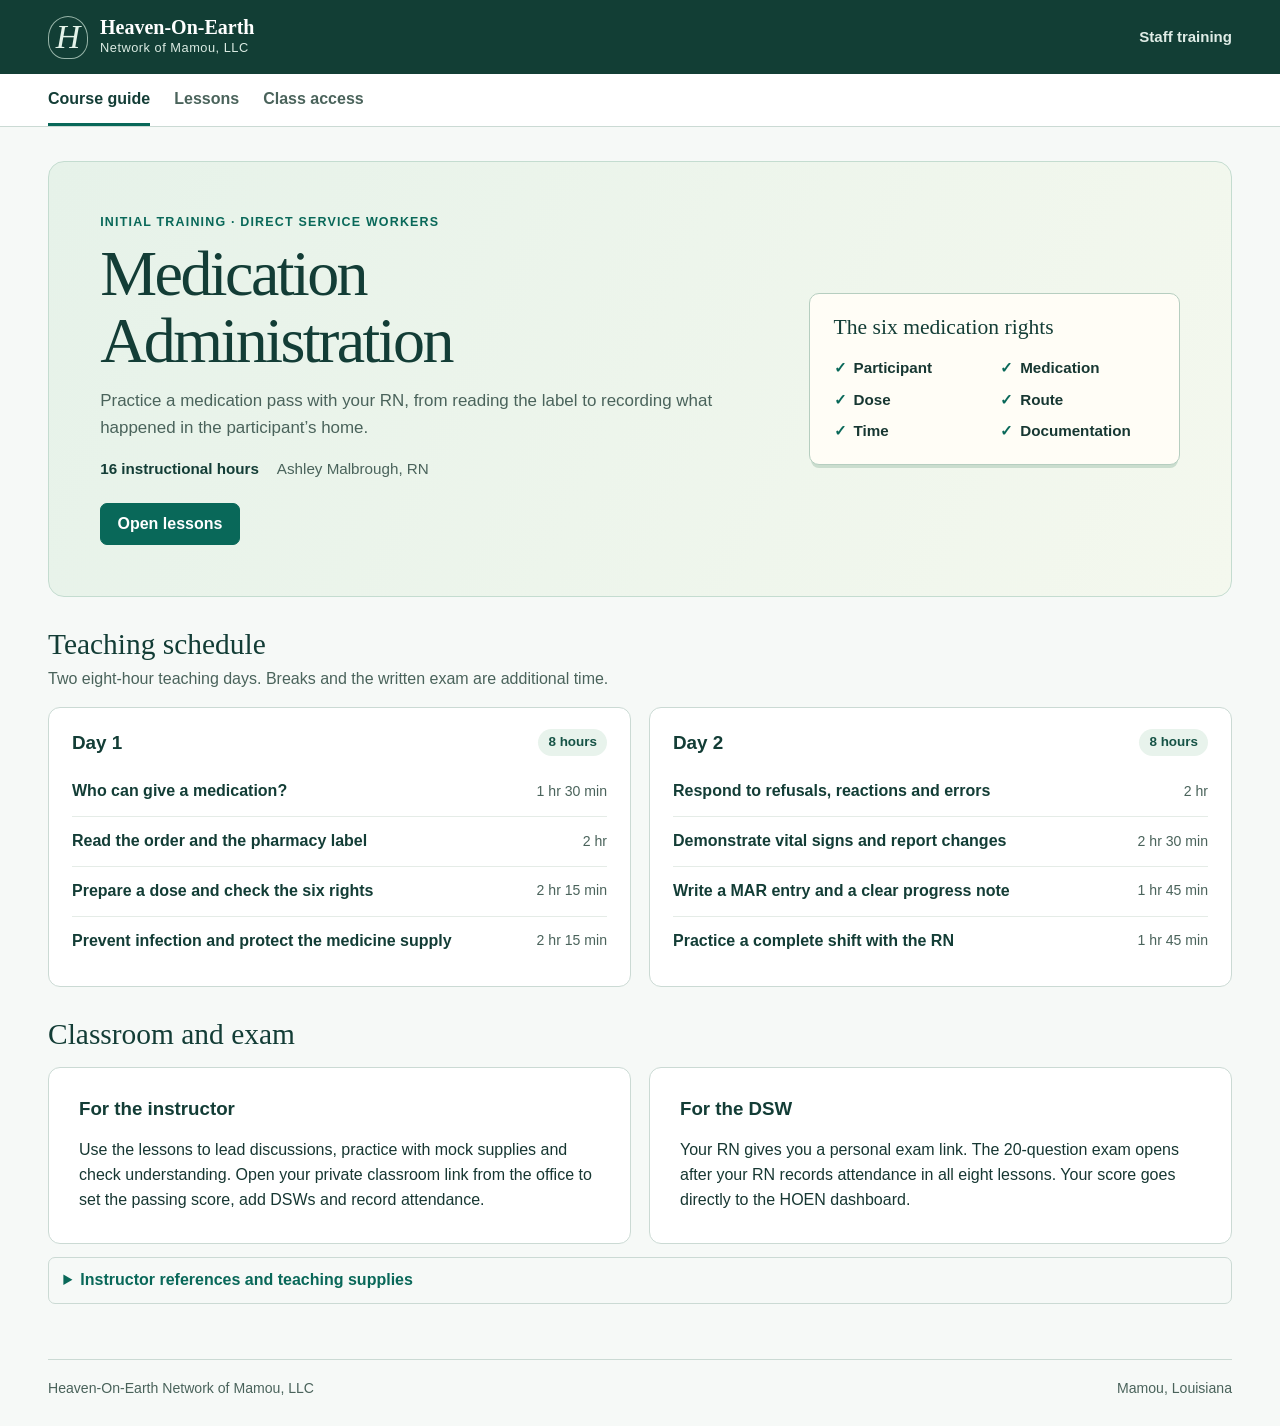
==== medication/index.html @ 282deb18 "Add RN-led medication administration training, graded exams and printable records" ====
<!doctype html>
<html lang="en"><head><meta charset="utf-8"><meta name="viewport" content="width=device-width,initial-scale=1"><meta name="referrer" content="no-referrer"><meta name="description" content="Heaven-On-Earth Network of Mamou initial medication administration training for direct service workers."><title>Medication Administration · HOEN Staff Training</title><link rel="stylesheet" href="course.css"></head>
<body><a href="#main" class="skip">Skip to course</a><header class="mast"><div class="frame mast-in"><a class="brand" href="./" aria-label="Heaven-On-Earth course home"><span class="brand-mark" aria-hidden="true">H</span><span>Heaven-On-Earth<span class="brand-sub">Network of Mamou, LLC</span></span></a><span class="mast-label">Staff training</span></div></header>
<div class="nav-bar"><nav class="frame nav" id="nav" aria-label="Course navigation"></nav></div>
<main class="frame" id="main" tabindex="-1"><p class="loading">Opening your course…</p></main><div class="frame" id="notice" role="status" aria-live="polite"></div><footer class="frame foot"><span>Heaven-On-Earth Network of Mamou, LLC</span><span>Mamou, Louisiana</span></footer>
<script type="module" src="app.js"></script></body></html>
---- medication/course.css ----
:root{font-family:"Source Sans 3","Segoe UI",Arial,sans-serif;color:#173732;background:#f6f9f7;font-size:16px;--ink:#133d36;--teal:#096859;--line:#cbdad4;--quiet:#4a635b;--mint:#e8f3ec;--white:#fff;--amber:#bb7828}*{box-sizing:border-box}body{margin:0;line-height:1.55}button,input,select{font:inherit}button,a,summary,input,select{touch-action:manipulation}button,a{transition:background .15s,color .15s}a{color:#075f51;text-underline-offset:.18em}button{cursor:pointer}button:disabled{cursor:wait;opacity:.65}button:focus-visible,a:focus-visible,summary:focus-visible,input:focus-visible,select:focus-visible{outline:3px solid #c87520;outline-offset:3px}.frame{width:min(1184px,calc(100% - 56px));margin:auto}.mast{background:#123e35;color:white}.mast-in,.foot,.topline,.space,.rows,.statrow,.module-meta,.controls,.stack-row,.roster-line,.progress-label{display:flex;align-items:center;justify-content:space-between;gap:1rem}.mast-in{min-height:74px}.brand{display:flex;align-items:center;gap:12px;color:#fff;text-decoration:none;font-family:Georgia,serif;font-size:1.25rem;font-weight:600;line-height:1.08}.brand-mark{font:italic 34px/1 Georgia,serif;color:#e4f3e9;border:1px solid #97b4a8;border-radius:50% 50% 42% 42%;width:40px;height:43px;display:grid;place-items:center}.brand-sub{display:block;font: .8rem/1.5 "Segoe UI",Arial,sans-serif;letter-spacing:.04em;color:#dbebe3}.mast-label{color:#dfece6;font-weight:600;font-size:.94rem}.nav-bar{background:white;border-bottom:1px solid var(--line)}.nav{display:flex;gap:1.5rem;overflow:auto;min-height:52px}.nav button{flex:none;border:0;border-bottom:3px solid transparent;background:transparent;color:var(--quiet);font-weight:600;padding:.75rem 0 .6rem}.nav button[aria-current=page]{border-color:var(--teal);color:var(--ink)}main.frame{padding:34px 0 42px;min-height:62vh}.skip{position:absolute;left:-999px;top:8px;background:white;padding:10px;z-index:10}.skip:focus{left:8px}.foot{border-top:1px solid var(--line);padding:18px 0 26px;color:var(--quiet);font-size:.88rem;flex-wrap:wrap}.hero{border:1px solid #c4dcd0;border-radius:16px;background:linear-gradient(115deg,#e6f2e9 0%,#f4f8ee 100%);padding:clamp(24px,4vw,52px);display:grid;grid-template-columns:minmax(0,1.25fr) minmax(230px,.72fr);gap:clamp(22px,5vw,72px);align-items:center}.eyebrow,.cap,.smallcap{font-size:.78rem;color:var(--teal);font-weight:750;letter-spacing:.095em;text-transform:uppercase}.hero h1,.page-head h1,h2,h3,h4{color:var(--ink);line-height:1.15}.hero h1,.page-head h1{font:normal clamp(2.35rem,5vw,4.35rem)/1.05 Georgia,"Times New Roman",serif;margin:.45rem 0 .9rem;letter-spacing:-.04em}.hero p,.page-head p{max-width:66ch;margin:.45rem 0 1rem;color:var(--quiet);font-size:1.06rem}.hero .actions{margin-top:1.4rem}.guide-card{padding:21px 24px;border:1px solid #b6cec0;border-radius:10px;background:#fffdf6;box-shadow:0 5px 0 -2px #caddce}.guide-card h2{font:1.35rem Georgia,serif;margin:0 0 1rem}.rights{display:grid;grid-template-columns:1fr 1fr;gap:8px 12px;margin:0;padding:0;list-style:none}.rights li{font-weight:600;font-size:.95rem;display:flex;align-items:center;gap:7px}.rights li:before{content:'✓';color:var(--teal);font-weight:700}.actions,.tagline,.inline-actions{display:flex;align-items:center;flex-wrap:wrap;gap:10px}.btn,button.primary,button.secondary,.button-link{padding:.55rem 1.02rem;border-radius:7px;background:var(--teal);color:white;border:1px solid var(--teal);font-weight:650;text-decoration:none;display:inline-flex;align-items:center;justify-content:center;min-height:42px;line-height:1.25}.btn:hover,.primary:hover{background:#064d42}.btn.light,button.secondary,.button-link{background:white;color:var(--ink);border-color:#a7c2b6}.btn.light:hover,.secondary:hover{background:var(--mint)}.plain{border:0;background:none;color:var(--teal);font-weight:650;padding:7px 4px;text-decoration:underline;text-underline-offset:3px}.tagline{gap:8px 18px;color:var(--quiet);font-size:.95rem}.tagline strong{color:var(--ink)}.section-title{margin:30px 0 15px}.section-title h2,.panel>h2,.section-heading{font:normal clamp(1.5rem,2.3vw,2rem)/1.18 Georgia,serif;margin:0 0 .3rem}.section-title p{color:var(--quiet);margin:.35rem 0}.daygrid,.twocol{display:grid;grid-template-columns:1fr 1fr;gap:18px}.panel,.day,.lesson-body,.lesson-menu,.quiz,.roster-line{background:#fff;border:1px solid var(--line);border-radius:12px}.panel,.lesson-body,.quiz{padding:clamp(18px,3vw,30px)}.day{padding:21px 23px}.day h3{font-size:1.18rem;margin:0}.pill,.status-chip{display:inline-block;border-radius:22px;font-size:.84rem;padding:3px 10px;font-weight:650;background:var(--mint);color:#165346}.pill.warm{background:#fff0d8;color:#724908}.day ol{list-style:none;padding:0;margin:.7rem 0 0}.day li+li{border-top:1px solid #e5ece7}.lesson-link{display:flex;width:100%;text-align:left;align-items:center;justify-content:space-between;gap:12px;border:0;background:transparent;color:var(--ink);padding:12px 0;font-weight:600}.lesson-link:hover{text-decoration:underline}.time{color:var(--quiet);font-weight:400;font-size:.88rem;white-space:nowrap}.page-head{margin-bottom:20px}.page-head h1{font-size:clamp(2rem,4vw,3.1rem)}.muted,.small{color:var(--quiet)}.small{font-size:.91rem}.stack{display:grid;gap:15px}.panel p:last-child{margin-bottom:0}.panel h3,.quiz h2{margin-top:0}.teacher-layout{display:grid;grid-template-columns:270px minmax(0,1fr);gap:20px;align-items:start}.lesson-menu{padding:16px}.lesson-menu button{display:block;width:100%;text-align:left;background:none;border:0;border-left:3px solid transparent;border-radius:4px;padding:.58rem .65rem;color:var(--quiet);line-height:1.25;margin:2px 0}.lesson-menu button.selected{background:var(--mint);border-color:var(--teal);color:var(--ink);font-weight:650}.lesson-menu .cap{padding:6px 10px}.lesson-body h2{font:2rem/1.16 Georgia,serif;margin:.5rem 0}.lesson-body h3,.quiz h3{font-size:1.22rem;margin:1.15rem 0 .4rem}.lesson-body p{margin:.5rem 0}.lesson-body ul{padding-left:1.3rem}.lesson-body li+li{margin-top:.4rem}.segment-index{display:flex;align-items:center;flex-wrap:wrap;gap:.4rem;margin:18px 0}.segment-index button{border:1px solid #bfd3c9;background:white;padding:6px 13px;border-radius:20px;color:var(--quiet);font-size:.9rem}.segment-index button.selected{background:var(--ink);color:white;border-color:var(--ink)}.activity,.callout{background:#edf5ef;border-left:4px solid #477f64;border-radius:0 7px 7px 0;padding:13px 16px;margin:1rem 0}.activity h4{margin:0 0 .25rem}.debrief,details.resource{border:1px solid var(--line);border-radius:7px;padding:.65rem .9rem;margin:.8rem 0}.debrief summary,details.resource summary{cursor:pointer;font-weight:650;color:var(--teal)}.controls{margin-top:1.2rem;padding-top:1rem;border-top:1px solid var(--line);flex-wrap:wrap}.check,.question{border:0;padding:0;margin:1rem 0}.check legend,.question legend{font-weight:650;font-size:1.11rem;margin:0 0 .6rem}.option,.tick{display:flex;align-items:flex-start;gap:.66rem;cursor:pointer}.option{border:1px solid #c8d9cf;border-radius:7px;padding:.6rem .85rem;margin:.45rem 0;line-height:1.45}.option:has(input:checked){border-color:var(--teal);background:#eaf4ee}.option input,.tick input{flex:none;width:1.05rem;height:1.05rem;accent-color:var(--teal);margin:.18rem 0 0}.field{display:grid;gap:5px;margin:.8rem 0;font-weight:650}.field input,.field select,.linkbox input{width:100%;padding:10px 12px;border:1px solid #aebfb6;border-radius:6px;color:var(--ink);background:white;min-width:0}.field input,.field select{font-weight:400}.tick{margin:.9rem 0}.linkbox{padding:14px 16px;border:1px solid #a9c9b7;background:#edf6ed;border-radius:8px;margin:1rem 0;overflow-wrap:anywhere}.linkbox input{margin:.5rem 0}.note,.error,.feedback{margin:.8rem 0;padding:.7rem .9rem;border-radius:7px;background:#e9f3ec;color:#194b36}.error,.feedback.retry{background:#fff0dc;color:#713e08}.notice:empty,#notice:empty{display:none}#notice{position:sticky;bottom:12px;z-index:5;pointer-events:none}#notice>div{max-width:700px;margin:0 auto;box-shadow:0 2px 10px #0002}.roster-line{padding:14px 15px;flex-wrap:wrap}.roster-line h3{font-size:1.09rem;margin:0}.table-wrap{overflow-x:auto}table{width:100%;border-collapse:collapse}th,td{text-align:left;padding:9px 6px;border-bottom:1px solid var(--line)}th{color:var(--quiet);font-size:.88rem}.join-steps{padding-left:1.3rem}.join-steps li+li{margin-top:.4rem}.exam-wrap{max-width:790px;margin:auto}.examstep{height:7px;background:#d6e4dc;border-radius:10px;overflow:hidden;margin:.5rem 0 1.2rem}.examstep i{display:block;height:100%;background:#1b7763}.review-grid{display:grid;grid-template-columns:repeat(auto-fit,minmax(78px,1fr));gap:.5rem}.review-grid button{border:1px solid var(--line);border-radius:5px;background:white;padding:7px;color:var(--ink)}.review-grid button.missing{background:#fff0de}.references{margin-top:20px}.references a{display:block;margin:.35rem 0}.empty,.loading{color:var(--quiet);padding:.5rem 0}.answer-state{font-size:.92rem;color:var(--teal)}hr{border:0;border-top:1px solid var(--line);margin:1rem 0}p,li,button{overflow-wrap:break-word}h1,h2,h3{overflow-wrap:anywhere}[hidden]{display:none!important}@media(max-width:800px){.teacher-layout{grid-template-columns:1fr}.lesson-menu{display:none}.hero{grid-template-columns:1fr}.guide-card{display:none}.twocol{grid-template-columns:1fr}.nav{gap:1.2rem}.space{align-items:flex-start}}@media(max-width:620px){.frame{width:calc(100% - 28px)}.mast-in{min-height:61px}.mast-label{font-size:.8rem}.daygrid{grid-template-columns:1fr}.hero{padding:24px 19px}.stack-row{align-items:stretch;flex-direction:column}.rows{flex-wrap:wrap}.mast .brand{font-size:1.1rem}.brand-mark{width:34px;height:38px}.page-head p{font-size:1rem}.module-meta{align-items:flex-start}.roster-line .actions{width:100%}.foot{gap:.3rem}.nav button{font-size:.95rem}.controls{gap:.7rem}}@media(min-width:801px){.mobile-module{display:none}}
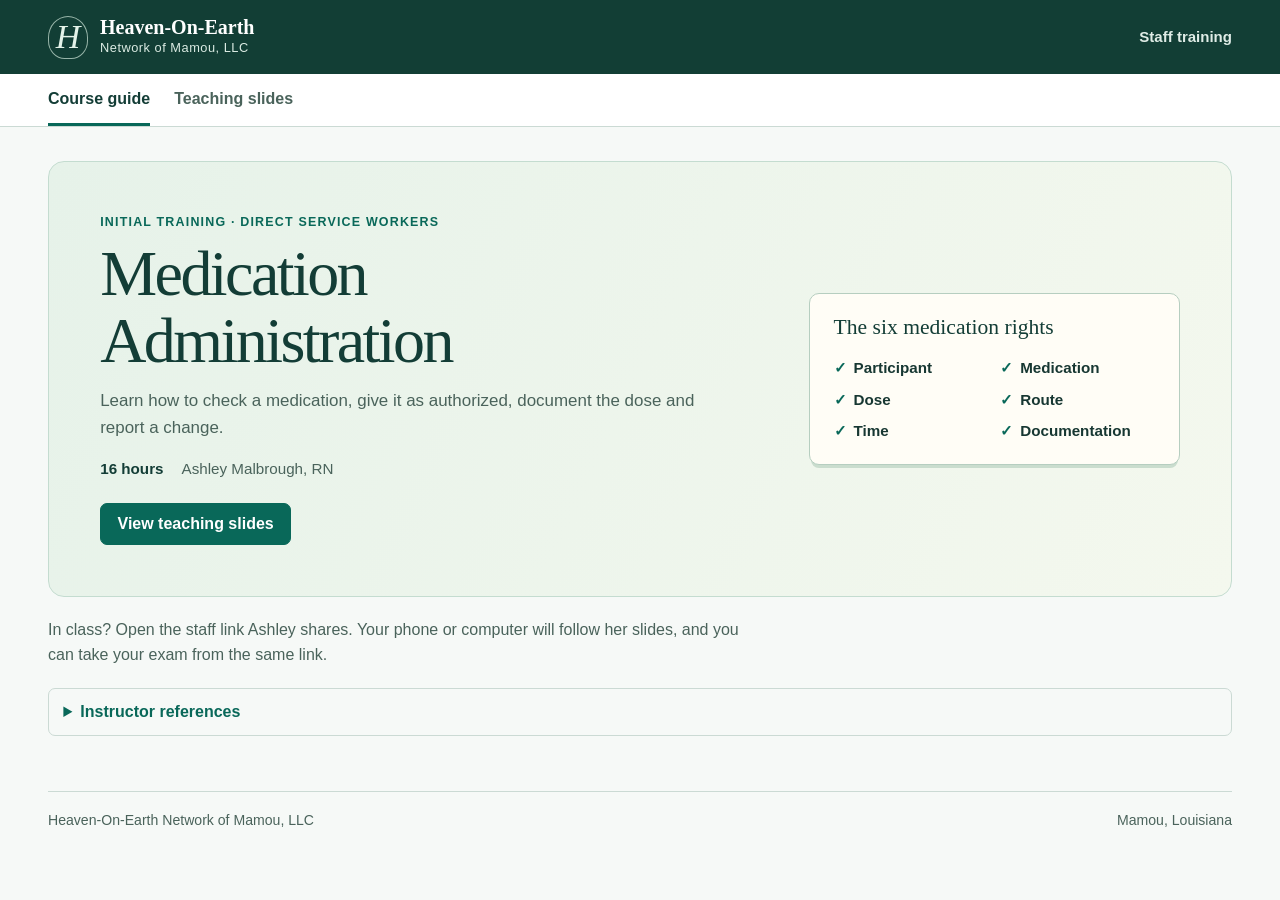
==== commit 880273a1: "Simplify RN-led medication training and synchronize staff slides" ====
--- a/medication/index.html
+++ b/medication/index.html
@@ -1,6 +1,6 @@
 <!doctype html>
-<html lang="en"><head><meta charset="utf-8"><meta name="viewport" content="width=device-width,initial-scale=1"><meta name="referrer" content="no-referrer"><meta name="description" content="Heaven-On-Earth Network of Mamou initial medication administration training for direct service workers."><title>Medication Administration · HOEN Staff Training</title><link rel="stylesheet" href="course.css"></head>
+<html lang="en"><head><meta charset="utf-8"><meta name="viewport" content="width=device-width,initial-scale=1"><meta name="referrer" content="no-referrer"><meta name="description" content="Heaven-On-Earth Network of Mamou initial medication administration training for direct service workers."><title>Medication Administration · HOEN Staff Training</title><link rel="stylesheet" href="course.css?v=basic1"></head>
 <body><a href="#main" class="skip">Skip to course</a><header class="mast"><div class="frame mast-in"><a class="brand" href="./" aria-label="Heaven-On-Earth course home"><span class="brand-mark" aria-hidden="true">H</span><span>Heaven-On-Earth<span class="brand-sub">Network of Mamou, LLC</span></span></a><span class="mast-label">Staff training</span></div></header>
 <div class="nav-bar"><nav class="frame nav" id="nav" aria-label="Course navigation"></nav></div>
 <main class="frame" id="main" tabindex="-1"><p class="loading">Opening your course…</p></main><div class="frame" id="notice" role="status" aria-live="polite"></div><footer class="frame foot"><span>Heaven-On-Earth Network of Mamou, LLC</span><span>Mamou, Louisiana</span></footer>
-<script type="module" src="app.js"></script></body></html>
+<script type="module" src="app.js?v=basic1"></script></body></html>
--- a/medication/course.css
+++ b/medication/course.css
@@ -1 +1,2 @@
 :root{font-family:"Source Sans 3","Segoe UI",Arial,sans-serif;color:#173732;background:#f6f9f7;font-size:16px;--ink:#133d36;--teal:#096859;--line:#cbdad4;--quiet:#4a635b;--mint:#e8f3ec;--white:#fff;--amber:#bb7828}*{box-sizing:border-box}body{margin:0;line-height:1.55}button,input,select{font:inherit}button,a,summary,input,select{touch-action:manipulation}button,a{transition:background .15s,color .15s}a{color:#075f51;text-underline-offset:.18em}button{cursor:pointer}button:disabled{cursor:wait;opacity:.65}button:focus-visible,a:focus-visible,summary:focus-visible,input:focus-visible,select:focus-visible{outline:3px solid #c87520;outline-offset:3px}.frame{width:min(1184px,calc(100% - 56px));margin:auto}.mast{background:#123e35;color:white}.mast-in,.foot,.topline,.space,.rows,.statrow,.module-meta,.controls,.stack-row,.roster-line,.progress-label{display:flex;align-items:center;justify-content:space-between;gap:1rem}.mast-in{min-height:74px}.brand{display:flex;align-items:center;gap:12px;color:#fff;text-decoration:none;font-family:Georgia,serif;font-size:1.25rem;font-weight:600;line-height:1.08}.brand-mark{font:italic 34px/1 Georgia,serif;color:#e4f3e9;border:1px solid #97b4a8;border-radius:50% 50% 42% 42%;width:40px;height:43px;display:grid;place-items:center}.brand-sub{display:block;font: .8rem/1.5 "Segoe UI",Arial,sans-serif;letter-spacing:.04em;color:#dbebe3}.mast-label{color:#dfece6;font-weight:600;font-size:.94rem}.nav-bar{background:white;border-bottom:1px solid var(--line)}.nav{display:flex;gap:1.5rem;overflow:auto;min-height:52px}.nav button{flex:none;border:0;border-bottom:3px solid transparent;background:transparent;color:var(--quiet);font-weight:600;padding:.75rem 0 .6rem}.nav button[aria-current=page]{border-color:var(--teal);color:var(--ink)}main.frame{padding:34px 0 42px;min-height:62vh}.skip{position:absolute;left:-999px;top:8px;background:white;padding:10px;z-index:10}.skip:focus{left:8px}.foot{border-top:1px solid var(--line);padding:18px 0 26px;color:var(--quiet);font-size:.88rem;flex-wrap:wrap}.hero{border:1px solid #c4dcd0;border-radius:16px;background:linear-gradient(115deg,#e6f2e9 0%,#f4f8ee 100%);padding:clamp(24px,4vw,52px);display:grid;grid-template-columns:minmax(0,1.25fr) minmax(230px,.72fr);gap:clamp(22px,5vw,72px);align-items:center}.eyebrow,.cap,.smallcap{font-size:.78rem;color:var(--teal);font-weight:750;letter-spacing:.095em;text-transform:uppercase}.hero h1,.page-head h1,h2,h3,h4{color:var(--ink);line-height:1.15}.hero h1,.page-head h1{font:normal clamp(2.35rem,5vw,4.35rem)/1.05 Georgia,"Times New Roman",serif;margin:.45rem 0 .9rem;letter-spacing:-.04em}.hero p,.page-head p{max-width:66ch;margin:.45rem 0 1rem;color:var(--quiet);font-size:1.06rem}.hero .actions{margin-top:1.4rem}.guide-card{padding:21px 24px;border:1px solid #b6cec0;border-radius:10px;background:#fffdf6;box-shadow:0 5px 0 -2px #caddce}.guide-card h2{font:1.35rem Georgia,serif;margin:0 0 1rem}.rights{display:grid;grid-template-columns:1fr 1fr;gap:8px 12px;margin:0;padding:0;list-style:none}.rights li{font-weight:600;font-size:.95rem;display:flex;align-items:center;gap:7px}.rights li:before{content:'✓';color:var(--teal);font-weight:700}.actions,.tagline,.inline-actions{display:flex;align-items:center;flex-wrap:wrap;gap:10px}.btn,button.primary,button.secondary,.button-link{padding:.55rem 1.02rem;border-radius:7px;background:var(--teal);color:white;border:1px solid var(--teal);font-weight:650;text-decoration:none;display:inline-flex;align-items:center;justify-content:center;min-height:42px;line-height:1.25}.btn:hover,.primary:hover{background:#064d42}.btn.light,button.secondary,.button-link{background:white;color:var(--ink);border-color:#a7c2b6}.btn.light:hover,.secondary:hover{background:var(--mint)}.plain{border:0;background:none;color:var(--teal);font-weight:650;padding:7px 4px;text-decoration:underline;text-underline-offset:3px}.tagline{gap:8px 18px;color:var(--quiet);font-size:.95rem}.tagline strong{color:var(--ink)}.section-title{margin:30px 0 15px}.section-title h2,.panel>h2,.section-heading{font:normal clamp(1.5rem,2.3vw,2rem)/1.18 Georgia,serif;margin:0 0 .3rem}.section-title p{color:var(--quiet);margin:.35rem 0}.daygrid,.twocol{display:grid;grid-template-columns:1fr 1fr;gap:18px}.panel,.day,.lesson-body,.lesson-menu,.quiz,.roster-line{background:#fff;border:1px solid var(--line);border-radius:12px}.panel,.lesson-body,.quiz{padding:clamp(18px,3vw,30px)}.day{padding:21px 23px}.day h3{font-size:1.18rem;margin:0}.pill,.status-chip{display:inline-block;border-radius:22px;font-size:.84rem;padding:3px 10px;font-weight:650;background:var(--mint);color:#165346}.pill.warm{background:#fff0d8;color:#724908}.day ol{list-style:none;padding:0;margin:.7rem 0 0}.day li+li{border-top:1px solid #e5ece7}.lesson-link{display:flex;width:100%;text-align:left;align-items:center;justify-content:space-between;gap:12px;border:0;background:transparent;color:var(--ink);padding:12px 0;font-weight:600}.lesson-link:hover{text-decoration:underline}.time{color:var(--quiet);font-weight:400;font-size:.88rem;white-space:nowrap}.page-head{margin-bottom:20px}.page-head h1{font-size:clamp(2rem,4vw,3.1rem)}.muted,.small{color:var(--quiet)}.small{font-size:.91rem}.stack{display:grid;gap:15px}.panel p:last-child{margin-bottom:0}.panel h3,.quiz h2{margin-top:0}.teacher-layout{display:grid;grid-template-columns:270px minmax(0,1fr);gap:20px;align-items:start}.lesson-menu{padding:16px}.lesson-menu button{display:block;width:100%;text-align:left;background:none;border:0;border-left:3px solid transparent;border-radius:4px;padding:.58rem .65rem;color:var(--quiet);line-height:1.25;margin:2px 0}.lesson-menu button.selected{background:var(--mint);border-color:var(--teal);color:var(--ink);font-weight:650}.lesson-menu .cap{padding:6px 10px}.lesson-body h2{font:2rem/1.16 Georgia,serif;margin:.5rem 0}.lesson-body h3,.quiz h3{font-size:1.22rem;margin:1.15rem 0 .4rem}.lesson-body p{margin:.5rem 0}.lesson-body ul{padding-left:1.3rem}.lesson-body li+li{margin-top:.4rem}.segment-index{display:flex;align-items:center;flex-wrap:wrap;gap:.4rem;margin:18px 0}.segment-index button{border:1px solid #bfd3c9;background:white;padding:6px 13px;border-radius:20px;color:var(--quiet);font-size:.9rem}.segment-index button.selected{background:var(--ink);color:white;border-color:var(--ink)}.activity,.callout{background:#edf5ef;border-left:4px solid #477f64;border-radius:0 7px 7px 0;padding:13px 16px;margin:1rem 0}.activity h4{margin:0 0 .25rem}.debrief,details.resource{border:1px solid var(--line);border-radius:7px;padding:.65rem .9rem;margin:.8rem 0}.debrief summary,details.resource summary{cursor:pointer;font-weight:650;color:var(--teal)}.controls{margin-top:1.2rem;padding-top:1rem;border-top:1px solid var(--line);flex-wrap:wrap}.check,.question{border:0;padding:0;margin:1rem 0}.check legend,.question legend{font-weight:650;font-size:1.11rem;margin:0 0 .6rem}.option,.tick{display:flex;align-items:flex-start;gap:.66rem;cursor:pointer}.option{border:1px solid #c8d9cf;border-radius:7px;padding:.6rem .85rem;margin:.45rem 0;line-height:1.45}.option:has(input:checked){border-color:var(--teal);background:#eaf4ee}.option input,.tick input{flex:none;width:1.05rem;height:1.05rem;accent-color:var(--teal);margin:.18rem 0 0}.field{display:grid;gap:5px;margin:.8rem 0;font-weight:650}.field input,.field select,.linkbox input{width:100%;padding:10px 12px;border:1px solid #aebfb6;border-radius:6px;color:var(--ink);background:white;min-width:0}.field input,.field select{font-weight:400}.tick{margin:.9rem 0}.linkbox{padding:14px 16px;border:1px solid #a9c9b7;background:#edf6ed;border-radius:8px;margin:1rem 0;overflow-wrap:anywhere}.linkbox input{margin:.5rem 0}.note,.error,.feedback{margin:.8rem 0;padding:.7rem .9rem;border-radius:7px;background:#e9f3ec;color:#194b36}.error,.feedback.retry{background:#fff0dc;color:#713e08}.notice:empty,#notice:empty{display:none}#notice{position:sticky;bottom:12px;z-index:5;pointer-events:none}#notice>div{max-width:700px;margin:0 auto;box-shadow:0 2px 10px #0002}.roster-line{padding:14px 15px;flex-wrap:wrap}.roster-line h3{font-size:1.09rem;margin:0}.table-wrap{overflow-x:auto}table{width:100%;border-collapse:collapse}th,td{text-align:left;padding:9px 6px;border-bottom:1px solid var(--line)}th{color:var(--quiet);font-size:.88rem}.join-steps{padding-left:1.3rem}.join-steps li+li{margin-top:.4rem}.exam-wrap{max-width:790px;margin:auto}.examstep{height:7px;background:#d6e4dc;border-radius:10px;overflow:hidden;margin:.5rem 0 1.2rem}.examstep i{display:block;height:100%;background:#1b7763}.review-grid{display:grid;grid-template-columns:repeat(auto-fit,minmax(78px,1fr));gap:.5rem}.review-grid button{border:1px solid var(--line);border-radius:5px;background:white;padding:7px;color:var(--ink)}.review-grid button.missing{background:#fff0de}.references{margin-top:20px}.references a{display:block;margin:.35rem 0}.empty,.loading{color:var(--quiet);padding:.5rem 0}.answer-state{font-size:.92rem;color:var(--teal)}hr{border:0;border-top:1px solid var(--line);margin:1rem 0}p,li,button{overflow-wrap:break-word}h1,h2,h3{overflow-wrap:anywhere}[hidden]{display:none!important}@media(max-width:800px){.teacher-layout{grid-template-columns:1fr}.lesson-menu{display:none}.hero{grid-template-columns:1fr}.guide-card{display:none}.twocol{grid-template-columns:1fr}.nav{gap:1.2rem}.space{align-items:flex-start}}@media(max-width:620px){.frame{width:calc(100% - 28px)}.mast-in{min-height:61px}.mast-label{font-size:.8rem}.daygrid{grid-template-columns:1fr}.hero{padding:24px 19px}.stack-row{align-items:stretch;flex-direction:column}.rows{flex-wrap:wrap}.mast .brand{font-size:1.1rem}.brand-mark{width:34px;height:38px}.page-head p{font-size:1rem}.module-meta{align-items:flex-start}.roster-line .actions{width:100%}.foot{gap:.3rem}.nav button{font-size:.95rem}.controls{gap:.7rem}}@media(min-width:801px){.mobile-module{display:none}}
+.deck{max-width:900px;margin:0 auto}.slide-heading{display:flex;align-items:baseline;justify-content:space-between;gap:.7rem;margin:0 0 12px;color:var(--quiet);font-size:.95rem;flex-wrap:wrap}.slide-paper{padding:clamp(20px,4vw,42px);background:white;border:1px solid var(--line);border-radius:14px}.slide-count{font-weight:650;color:var(--teal)}.slide-paper h1{font:normal clamp(1.9rem,3.6vw,3.1rem)/1.12 Georgia,serif;letter-spacing:-.025em;margin:1.15rem 0;color:var(--ink)}.teaching-points{padding-left:1.25rem;margin:.75rem 0 1.35rem}.teaching-points li{font-size:clamp(1.04rem,1.7vw,1.26rem);line-height:1.5;padding:0 0 .72rem .2rem}.teaching-points li::marker{color:var(--teal)}.slide-paper .controls{margin-top:.6rem}.slide-paper .controls button{min-width:88px}.slide-paper button:disabled{cursor:default}.guide-help{max-width:80ch;color:var(--quiet);margin:1.3rem 0}.class-tools{margin:.9rem 0}.class-tools summary{cursor:pointer;color:var(--teal);font-weight:650}.class-tools .linkbox{margin:.55rem 0}.checkin{padding:15px 20px;background:#edf6f0;border:1px solid var(--line);border-radius:10px;margin-bottom:15px}.checkin strong{color:var(--ink);font-size:1.05rem}.checkin .field{margin:.35rem 0}.checkin .field input{min-width:200px}.checkin .tick{font-size:.9rem;margin:.35rem 0}.checkin-fields{display:flex;align-items:end;gap:.8rem;flex-wrap:wrap}.checkin .field{flex:1;min-width:0}.checkin .primary{margin-bottom:.35rem}.status-inline{color:var(--quiet);font-size:.92rem}.status-inline:empty{display:none}.roster-pick{display:flex;align-items:center;justify-content:space-between;padding:.65rem 0;border-bottom:1px solid var(--line);gap:.7rem}.roster-pick .tick{margin:0}.roster-pick small{display:block;font-size:.88rem;color:var(--quiet)}.roster-pick .plain{font-size:.9rem}.follow-hint{margin:.6rem 0 0;font-size:.92rem;color:var(--quiet)}.exam-now{padding:12px 16px;border-radius:8px;background:var(--mint);display:flex;align-items:center;justify-content:space-between;gap:12px;margin-bottom:13px}.simple-room{max-width:880px;margin:0 auto}.simple-room .panel h2{margin-bottom:.4rem}.simple-room .field input[type=number]{max-width:100px}.simple-room .roster-summary{margin:.4rem 0}.checkin .roster-hint{font-size:.88rem;margin:.25rem 0}.slide-paper .examstep{height:5px;margin:.4rem 0 .85rem}.slide-paper:focus{outline:none}@media(max-width:620px){.slide-paper{padding:19px 16px}.teaching-points li{padding-bottom:.62rem}.checkin{padding:12px}.slide-heading{font-size:.86rem}.checkin .field input{min-width:0}.roster-pick{align-items:flex-start;flex-wrap:wrap}.roster-pick .plain{padding:2px}.deck .controls{gap:8px}.slide-paper h1{margin-top:.9rem}.nav{gap:1rem}}
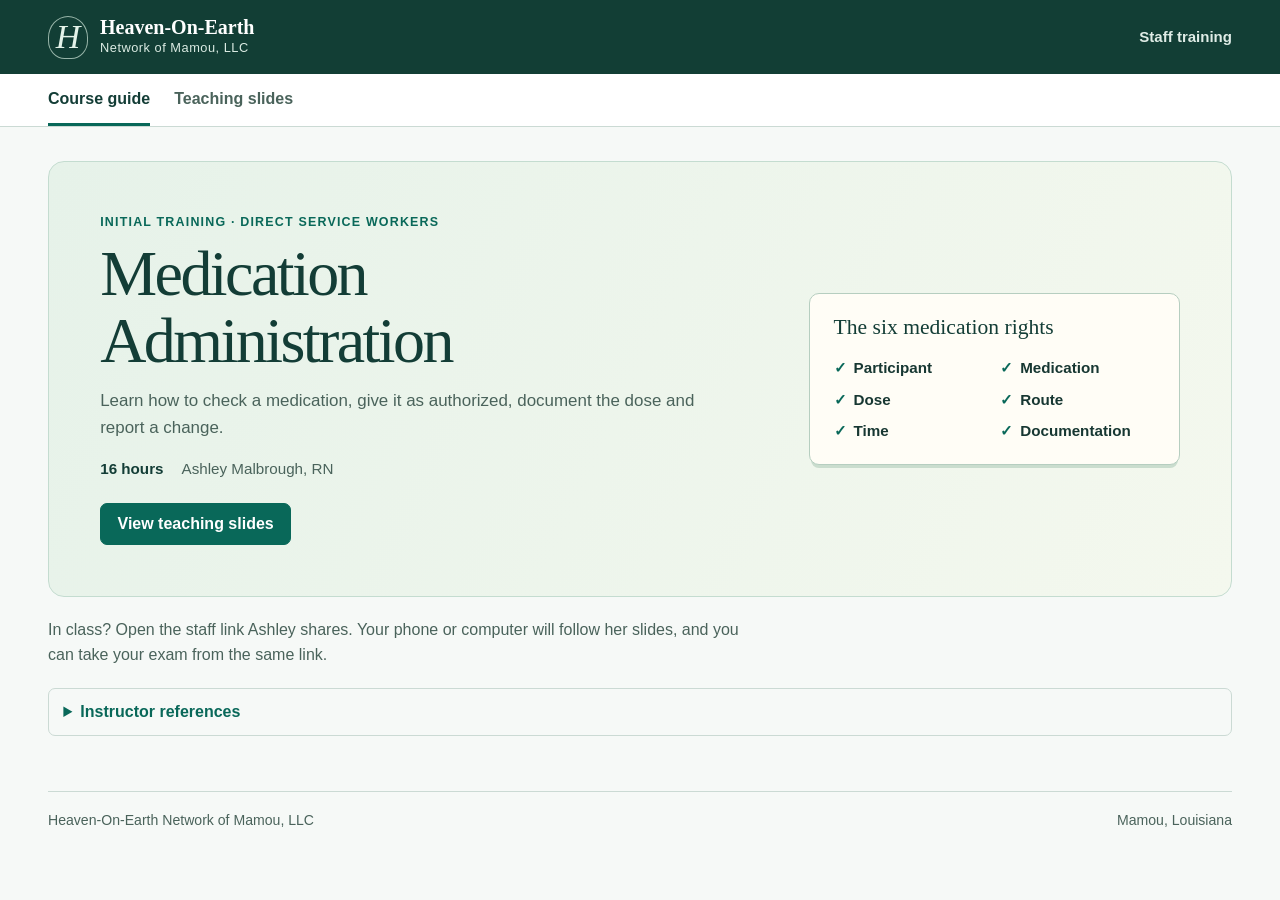
==== commit e633df6a: "Add sendable medication retraining and yearly RN recertification" ====
--- a/medication/index.html
+++ b/medication/index.html
@@ -1,6 +1,6 @@
 <!doctype html>
-<html lang="en"><head><meta charset="utf-8"><meta name="viewport" content="width=device-width,initial-scale=1"><meta name="referrer" content="no-referrer"><meta name="description" content="Heaven-On-Earth Network of Mamou initial medication administration training for direct service workers."><title>Medication Administration · HOEN Staff Training</title><link rel="stylesheet" href="course.css?v=basic1"></head>
+<html lang="en"><head><meta charset="utf-8"><meta name="viewport" content="width=device-width,initial-scale=1"><meta name="referrer" content="no-referrer"><meta name="description" content="Heaven-On-Earth Network of Mamou medication administration training, retraining and yearly recertification for direct service workers."><title>Medication Administration · HOEN Staff Training</title><link rel="stylesheet" href="course.css?v=review1"></head>
 <body><a href="#main" class="skip">Skip to course</a><header class="mast"><div class="frame mast-in"><a class="brand" href="./" aria-label="Heaven-On-Earth course home"><span class="brand-mark" aria-hidden="true">H</span><span>Heaven-On-Earth<span class="brand-sub">Network of Mamou, LLC</span></span></a><span class="mast-label">Staff training</span></div></header>
 <div class="nav-bar"><nav class="frame nav" id="nav" aria-label="Course navigation"></nav></div>
 <main class="frame" id="main" tabindex="-1"><p class="loading">Opening your course…</p></main><div class="frame" id="notice" role="status" aria-live="polite"></div><footer class="frame foot"><span>Heaven-On-Earth Network of Mamou, LLC</span><span>Mamou, Louisiana</span></footer>
-<script type="module" src="app.js?v=basic1"></script></body></html>
+<script type="module" src="app.js?v=review1"></script></body></html>
--- a/medication/course.css
+++ b/medication/course.css
@@ -1,2 +1,4 @@
 :root{font-family:"Source Sans 3","Segoe UI",Arial,sans-serif;color:#173732;background:#f6f9f7;font-size:16px;--ink:#133d36;--teal:#096859;--line:#cbdad4;--quiet:#4a635b;--mint:#e8f3ec;--white:#fff;--amber:#bb7828}*{box-sizing:border-box}body{margin:0;line-height:1.55}button,input,select{font:inherit}button,a,summary,input,select{touch-action:manipulation}button,a{transition:background .15s,color .15s}a{color:#075f51;text-underline-offset:.18em}button{cursor:pointer}button:disabled{cursor:wait;opacity:.65}button:focus-visible,a:focus-visible,summary:focus-visible,input:focus-visible,select:focus-visible{outline:3px solid #c87520;outline-offset:3px}.frame{width:min(1184px,calc(100% - 56px));margin:auto}.mast{background:#123e35;color:white}.mast-in,.foot,.topline,.space,.rows,.statrow,.module-meta,.controls,.stack-row,.roster-line,.progress-label{display:flex;align-items:center;justify-content:space-between;gap:1rem}.mast-in{min-height:74px}.brand{display:flex;align-items:center;gap:12px;color:#fff;text-decoration:none;font-family:Georgia,serif;font-size:1.25rem;font-weight:600;line-height:1.08}.brand-mark{font:italic 34px/1 Georgia,serif;color:#e4f3e9;border:1px solid #97b4a8;border-radius:50% 50% 42% 42%;width:40px;height:43px;display:grid;place-items:center}.brand-sub{display:block;font: .8rem/1.5 "Segoe UI",Arial,sans-serif;letter-spacing:.04em;color:#dbebe3}.mast-label{color:#dfece6;font-weight:600;font-size:.94rem}.nav-bar{background:white;border-bottom:1px solid var(--line)}.nav{display:flex;gap:1.5rem;overflow:auto;min-height:52px}.nav button{flex:none;border:0;border-bottom:3px solid transparent;background:transparent;color:var(--quiet);font-weight:600;padding:.75rem 0 .6rem}.nav button[aria-current=page]{border-color:var(--teal);color:var(--ink)}main.frame{padding:34px 0 42px;min-height:62vh}.skip{position:absolute;left:-999px;top:8px;background:white;padding:10px;z-index:10}.skip:focus{left:8px}.foot{border-top:1px solid var(--line);padding:18px 0 26px;color:var(--quiet);font-size:.88rem;flex-wrap:wrap}.hero{border:1px solid #c4dcd0;border-radius:16px;background:linear-gradient(115deg,#e6f2e9 0%,#f4f8ee 100%);padding:clamp(24px,4vw,52px);display:grid;grid-template-columns:minmax(0,1.25fr) minmax(230px,.72fr);gap:clamp(22px,5vw,72px);align-items:center}.eyebrow,.cap,.smallcap{font-size:.78rem;color:var(--teal);font-weight:750;letter-spacing:.095em;text-transform:uppercase}.hero h1,.page-head h1,h2,h3,h4{color:var(--ink);line-height:1.15}.hero h1,.page-head h1{font:normal clamp(2.35rem,5vw,4.35rem)/1.05 Georgia,"Times New Roman",serif;margin:.45rem 0 .9rem;letter-spacing:-.04em}.hero p,.page-head p{max-width:66ch;margin:.45rem 0 1rem;color:var(--quiet);font-size:1.06rem}.hero .actions{margin-top:1.4rem}.guide-card{padding:21px 24px;border:1px solid #b6cec0;border-radius:10px;background:#fffdf6;box-shadow:0 5px 0 -2px #caddce}.guide-card h2{font:1.35rem Georgia,serif;margin:0 0 1rem}.rights{display:grid;grid-template-columns:1fr 1fr;gap:8px 12px;margin:0;padding:0;list-style:none}.rights li{font-weight:600;font-size:.95rem;display:flex;align-items:center;gap:7px}.rights li:before{content:'✓';color:var(--teal);font-weight:700}.actions,.tagline,.inline-actions{display:flex;align-items:center;flex-wrap:wrap;gap:10px}.btn,button.primary,button.secondary,.button-link{padding:.55rem 1.02rem;border-radius:7px;background:var(--teal);color:white;border:1px solid var(--teal);font-weight:650;text-decoration:none;display:inline-flex;align-items:center;justify-content:center;min-height:42px;line-height:1.25}.btn:hover,.primary:hover{background:#064d42}.btn.light,button.secondary,.button-link{background:white;color:var(--ink);border-color:#a7c2b6}.btn.light:hover,.secondary:hover{background:var(--mint)}.plain{border:0;background:none;color:var(--teal);font-weight:650;padding:7px 4px;text-decoration:underline;text-underline-offset:3px}.tagline{gap:8px 18px;color:var(--quiet);font-size:.95rem}.tagline strong{color:var(--ink)}.section-title{margin:30px 0 15px}.section-title h2,.panel>h2,.section-heading{font:normal clamp(1.5rem,2.3vw,2rem)/1.18 Georgia,serif;margin:0 0 .3rem}.section-title p{color:var(--quiet);margin:.35rem 0}.daygrid,.twocol{display:grid;grid-template-columns:1fr 1fr;gap:18px}.panel,.day,.lesson-body,.lesson-menu,.quiz,.roster-line{background:#fff;border:1px solid var(--line);border-radius:12px}.panel,.lesson-body,.quiz{padding:clamp(18px,3vw,30px)}.day{padding:21px 23px}.day h3{font-size:1.18rem;margin:0}.pill,.status-chip{display:inline-block;border-radius:22px;font-size:.84rem;padding:3px 10px;font-weight:650;background:var(--mint);color:#165346}.pill.warm{background:#fff0d8;color:#724908}.day ol{list-style:none;padding:0;margin:.7rem 0 0}.day li+li{border-top:1px solid #e5ece7}.lesson-link{display:flex;width:100%;text-align:left;align-items:center;justify-content:space-between;gap:12px;border:0;background:transparent;color:var(--ink);padding:12px 0;font-weight:600}.lesson-link:hover{text-decoration:underline}.time{color:var(--quiet);font-weight:400;font-size:.88rem;white-space:nowrap}.page-head{margin-bottom:20px}.page-head h1{font-size:clamp(2rem,4vw,3.1rem)}.muted,.small{color:var(--quiet)}.small{font-size:.91rem}.stack{display:grid;gap:15px}.panel p:last-child{margin-bottom:0}.panel h3,.quiz h2{margin-top:0}.teacher-layout{display:grid;grid-template-columns:270px minmax(0,1fr);gap:20px;align-items:start}.lesson-menu{padding:16px}.lesson-menu button{display:block;width:100%;text-align:left;background:none;border:0;border-left:3px solid transparent;border-radius:4px;padding:.58rem .65rem;color:var(--quiet);line-height:1.25;margin:2px 0}.lesson-menu button.selected{background:var(--mint);border-color:var(--teal);color:var(--ink);font-weight:650}.lesson-menu .cap{padding:6px 10px}.lesson-body h2{font:2rem/1.16 Georgia,serif;margin:.5rem 0}.lesson-body h3,.quiz h3{font-size:1.22rem;margin:1.15rem 0 .4rem}.lesson-body p{margin:.5rem 0}.lesson-body ul{padding-left:1.3rem}.lesson-body li+li{margin-top:.4rem}.segment-index{display:flex;align-items:center;flex-wrap:wrap;gap:.4rem;margin:18px 0}.segment-index button{border:1px solid #bfd3c9;background:white;padding:6px 13px;border-radius:20px;color:var(--quiet);font-size:.9rem}.segment-index button.selected{background:var(--ink);color:white;border-color:var(--ink)}.activity,.callout{background:#edf5ef;border-left:4px solid #477f64;border-radius:0 7px 7px 0;padding:13px 16px;margin:1rem 0}.activity h4{margin:0 0 .25rem}.debrief,details.resource{border:1px solid var(--line);border-radius:7px;padding:.65rem .9rem;margin:.8rem 0}.debrief summary,details.resource summary{cursor:pointer;font-weight:650;color:var(--teal)}.controls{margin-top:1.2rem;padding-top:1rem;border-top:1px solid var(--line);flex-wrap:wrap}.check,.question{border:0;padding:0;margin:1rem 0}.check legend,.question legend{font-weight:650;font-size:1.11rem;margin:0 0 .6rem}.option,.tick{display:flex;align-items:flex-start;gap:.66rem;cursor:pointer}.option{border:1px solid #c8d9cf;border-radius:7px;padding:.6rem .85rem;margin:.45rem 0;line-height:1.45}.option:has(input:checked){border-color:var(--teal);background:#eaf4ee}.option input,.tick input{flex:none;width:1.05rem;height:1.05rem;accent-color:var(--teal);margin:.18rem 0 0}.field{display:grid;gap:5px;margin:.8rem 0;font-weight:650}.field input,.field select,.linkbox input{width:100%;padding:10px 12px;border:1px solid #aebfb6;border-radius:6px;color:var(--ink);background:white;min-width:0}.field input,.field select{font-weight:400}.tick{margin:.9rem 0}.linkbox{padding:14px 16px;border:1px solid #a9c9b7;background:#edf6ed;border-radius:8px;margin:1rem 0;overflow-wrap:anywhere}.linkbox input{margin:.5rem 0}.note,.error,.feedback{margin:.8rem 0;padding:.7rem .9rem;border-radius:7px;background:#e9f3ec;color:#194b36}.error,.feedback.retry{background:#fff0dc;color:#713e08}.notice:empty,#notice:empty{display:none}#notice{position:sticky;bottom:12px;z-index:5;pointer-events:none}#notice>div{max-width:700px;margin:0 auto;box-shadow:0 2px 10px #0002}.roster-line{padding:14px 15px;flex-wrap:wrap}.roster-line h3{font-size:1.09rem;margin:0}.table-wrap{overflow-x:auto}table{width:100%;border-collapse:collapse}th,td{text-align:left;padding:9px 6px;border-bottom:1px solid var(--line)}th{color:var(--quiet);font-size:.88rem}.join-steps{padding-left:1.3rem}.join-steps li+li{margin-top:.4rem}.exam-wrap{max-width:790px;margin:auto}.examstep{height:7px;background:#d6e4dc;border-radius:10px;overflow:hidden;margin:.5rem 0 1.2rem}.examstep i{display:block;height:100%;background:#1b7763}.review-grid{display:grid;grid-template-columns:repeat(auto-fit,minmax(78px,1fr));gap:.5rem}.review-grid button{border:1px solid var(--line);border-radius:5px;background:white;padding:7px;color:var(--ink)}.review-grid button.missing{background:#fff0de}.references{margin-top:20px}.references a{display:block;margin:.35rem 0}.empty,.loading{color:var(--quiet);padding:.5rem 0}.answer-state{font-size:.92rem;color:var(--teal)}hr{border:0;border-top:1px solid var(--line);margin:1rem 0}p,li,button{overflow-wrap:break-word}h1,h2,h3{overflow-wrap:anywhere}[hidden]{display:none!important}@media(max-width:800px){.teacher-layout{grid-template-columns:1fr}.lesson-menu{display:none}.hero{grid-template-columns:1fr}.guide-card{display:none}.twocol{grid-template-columns:1fr}.nav{gap:1.2rem}.space{align-items:flex-start}}@media(max-width:620px){.frame{width:calc(100% - 28px)}.mast-in{min-height:61px}.mast-label{font-size:.8rem}.daygrid{grid-template-columns:1fr}.hero{padding:24px 19px}.stack-row{align-items:stretch;flex-direction:column}.rows{flex-wrap:wrap}.mast .brand{font-size:1.1rem}.brand-mark{width:34px;height:38px}.page-head p{font-size:1rem}.module-meta{align-items:flex-start}.roster-line .actions{width:100%}.foot{gap:.3rem}.nav button{font-size:.95rem}.controls{gap:.7rem}}@media(min-width:801px){.mobile-module{display:none}}
 .deck{max-width:900px;margin:0 auto}.slide-heading{display:flex;align-items:baseline;justify-content:space-between;gap:.7rem;margin:0 0 12px;color:var(--quiet);font-size:.95rem;flex-wrap:wrap}.slide-paper{padding:clamp(20px,4vw,42px);background:white;border:1px solid var(--line);border-radius:14px}.slide-count{font-weight:650;color:var(--teal)}.slide-paper h1{font:normal clamp(1.9rem,3.6vw,3.1rem)/1.12 Georgia,serif;letter-spacing:-.025em;margin:1.15rem 0;color:var(--ink)}.teaching-points{padding-left:1.25rem;margin:.75rem 0 1.35rem}.teaching-points li{font-size:clamp(1.04rem,1.7vw,1.26rem);line-height:1.5;padding:0 0 .72rem .2rem}.teaching-points li::marker{color:var(--teal)}.slide-paper .controls{margin-top:.6rem}.slide-paper .controls button{min-width:88px}.slide-paper button:disabled{cursor:default}.guide-help{max-width:80ch;color:var(--quiet);margin:1.3rem 0}.class-tools{margin:.9rem 0}.class-tools summary{cursor:pointer;color:var(--teal);font-weight:650}.class-tools .linkbox{margin:.55rem 0}.checkin{padding:15px 20px;background:#edf6f0;border:1px solid var(--line);border-radius:10px;margin-bottom:15px}.checkin strong{color:var(--ink);font-size:1.05rem}.checkin .field{margin:.35rem 0}.checkin .field input{min-width:200px}.checkin .tick{font-size:.9rem;margin:.35rem 0}.checkin-fields{display:flex;align-items:end;gap:.8rem;flex-wrap:wrap}.checkin .field{flex:1;min-width:0}.checkin .primary{margin-bottom:.35rem}.status-inline{color:var(--quiet);font-size:.92rem}.status-inline:empty{display:none}.roster-pick{display:flex;align-items:center;justify-content:space-between;padding:.65rem 0;border-bottom:1px solid var(--line);gap:.7rem}.roster-pick .tick{margin:0}.roster-pick small{display:block;font-size:.88rem;color:var(--quiet)}.roster-pick .plain{font-size:.9rem}.follow-hint{margin:.6rem 0 0;font-size:.92rem;color:var(--quiet)}.exam-now{padding:12px 16px;border-radius:8px;background:var(--mint);display:flex;align-items:center;justify-content:space-between;gap:12px;margin-bottom:13px}.simple-room{max-width:880px;margin:0 auto}.simple-room .panel h2{margin-bottom:.4rem}.simple-room .field input[type=number]{max-width:100px}.simple-room .roster-summary{margin:.4rem 0}.checkin .roster-hint{font-size:.88rem;margin:.25rem 0}.slide-paper .examstep{height:5px;margin:.4rem 0 .85rem}.slide-paper:focus{outline:none}@media(max-width:620px){.slide-paper{padding:19px 16px}.teaching-points li{padding-bottom:.62rem}.checkin{padding:12px}.slide-heading{font-size:.86rem}.checkin .field input{min-width:0}.roster-pick{align-items:flex-start;flex-wrap:wrap}.roster-pick .plain{padding:2px}.deck .controls{gap:8px}.slide-paper h1{margin-top:.9rem}.nav{gap:1rem}}
+
+.track-group{border-top:1px solid var(--line);padding:1rem 0 .45rem}.track-group .linkbox{margin:.5rem 0}.track-card h2{margin-top:0}.simple-room .field textarea{font:inherit;font-weight:400;color:var(--ink);line-height:1.45;border:1px solid #aebfb6;border-radius:6px;padding:10px 12px;max-width:100%;width:100%;resize:vertical}.slide-paper details h3{font:600 1.05rem/1.3 "Segoe UI",Arial,sans-serif;margin:.9rem 0 .4rem}.slide-paper details ul{margin:.3rem 0 .8rem;padding-left:1.35rem}.slide-paper details li+li{margin-top:.3rem}#evaluation-panel{margin-top:1rem;scroll-margin:1rem}.track-card .small{white-space:normal}.track-card .linkbox input{width:100%}.track-card{min-width:0}
